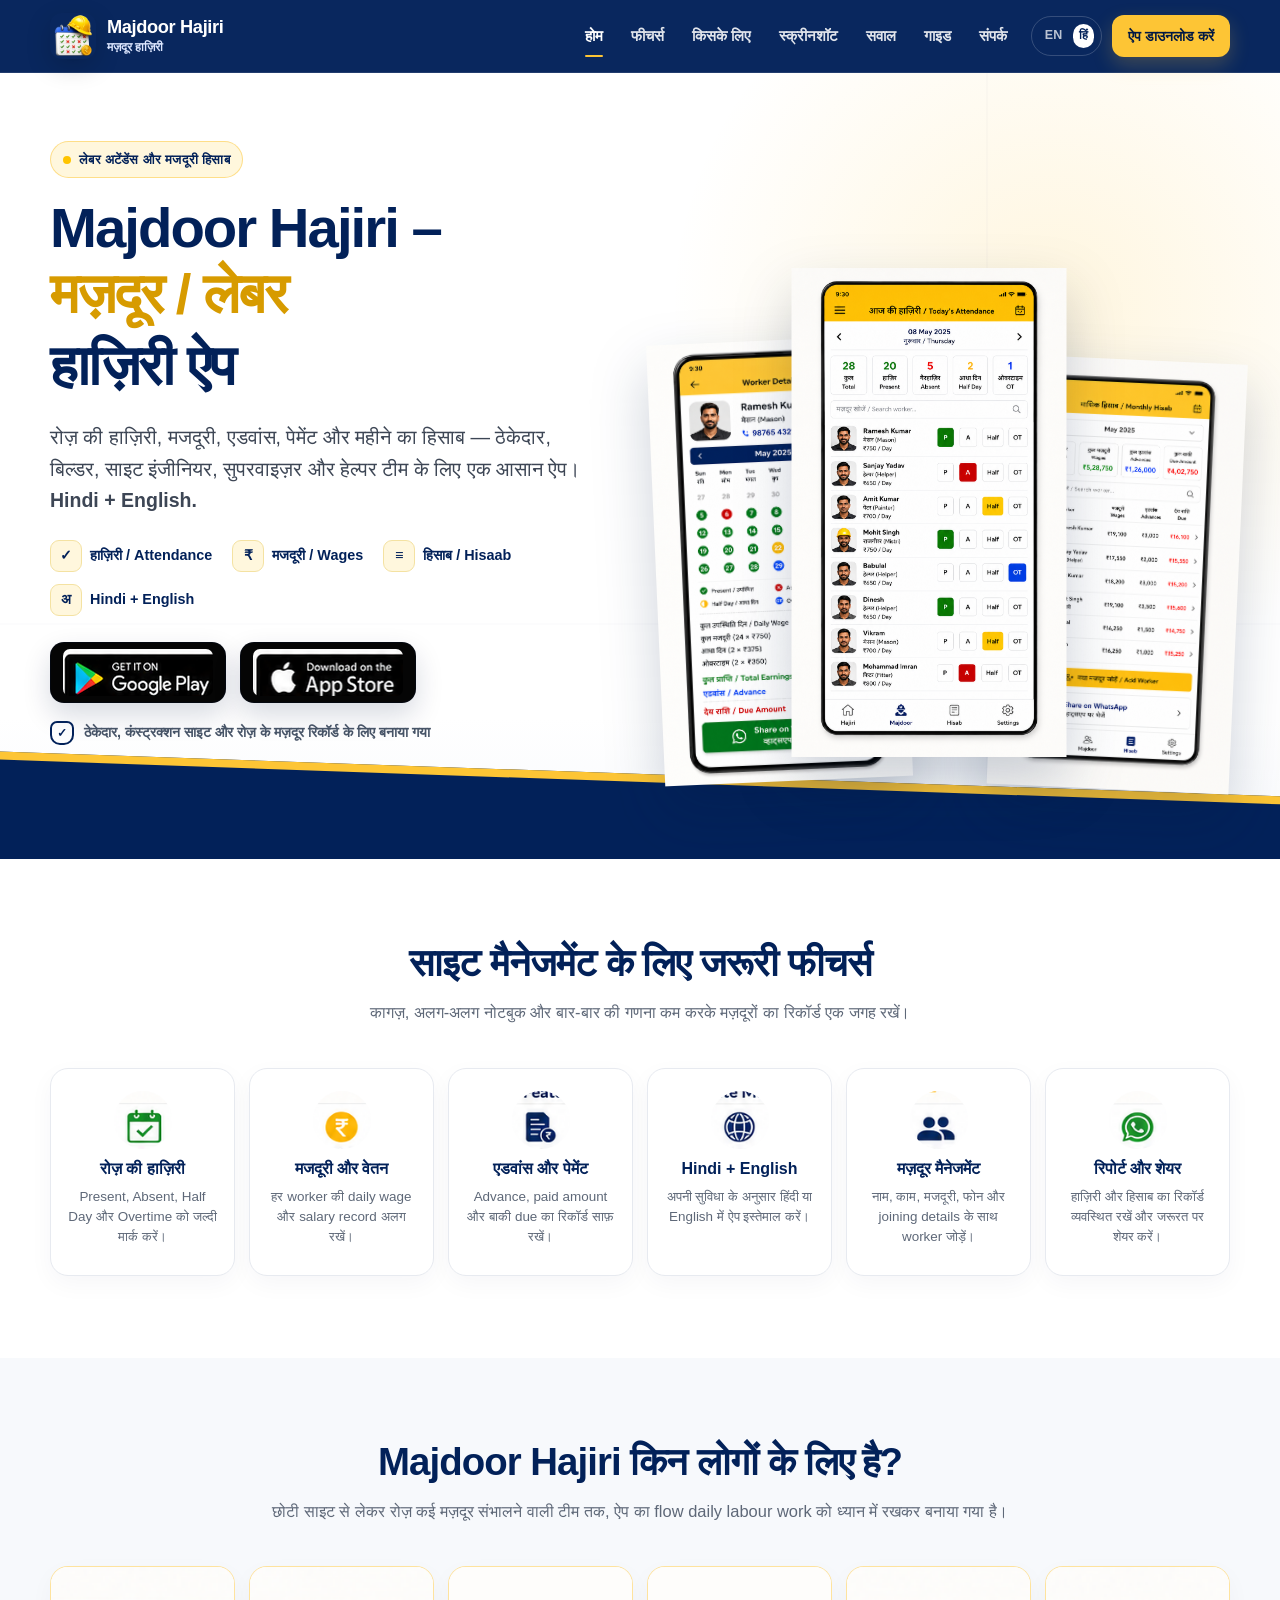
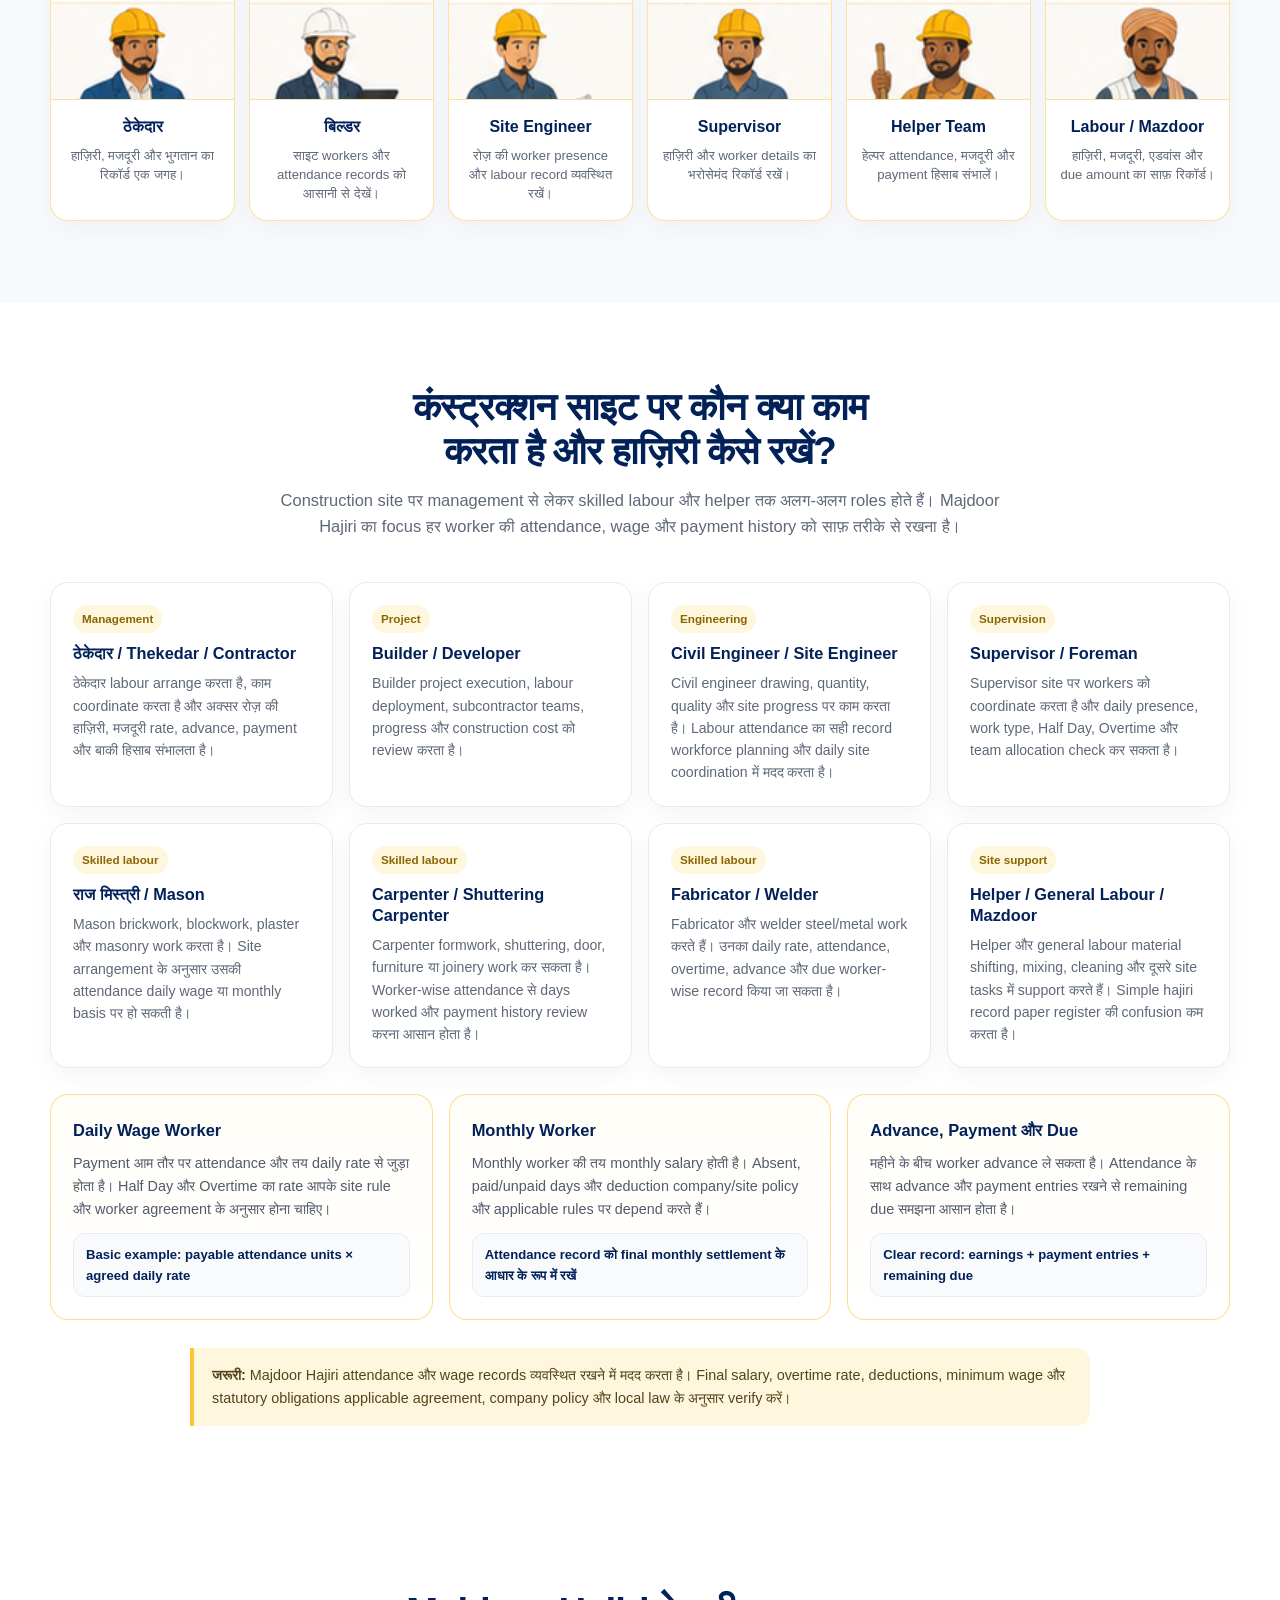
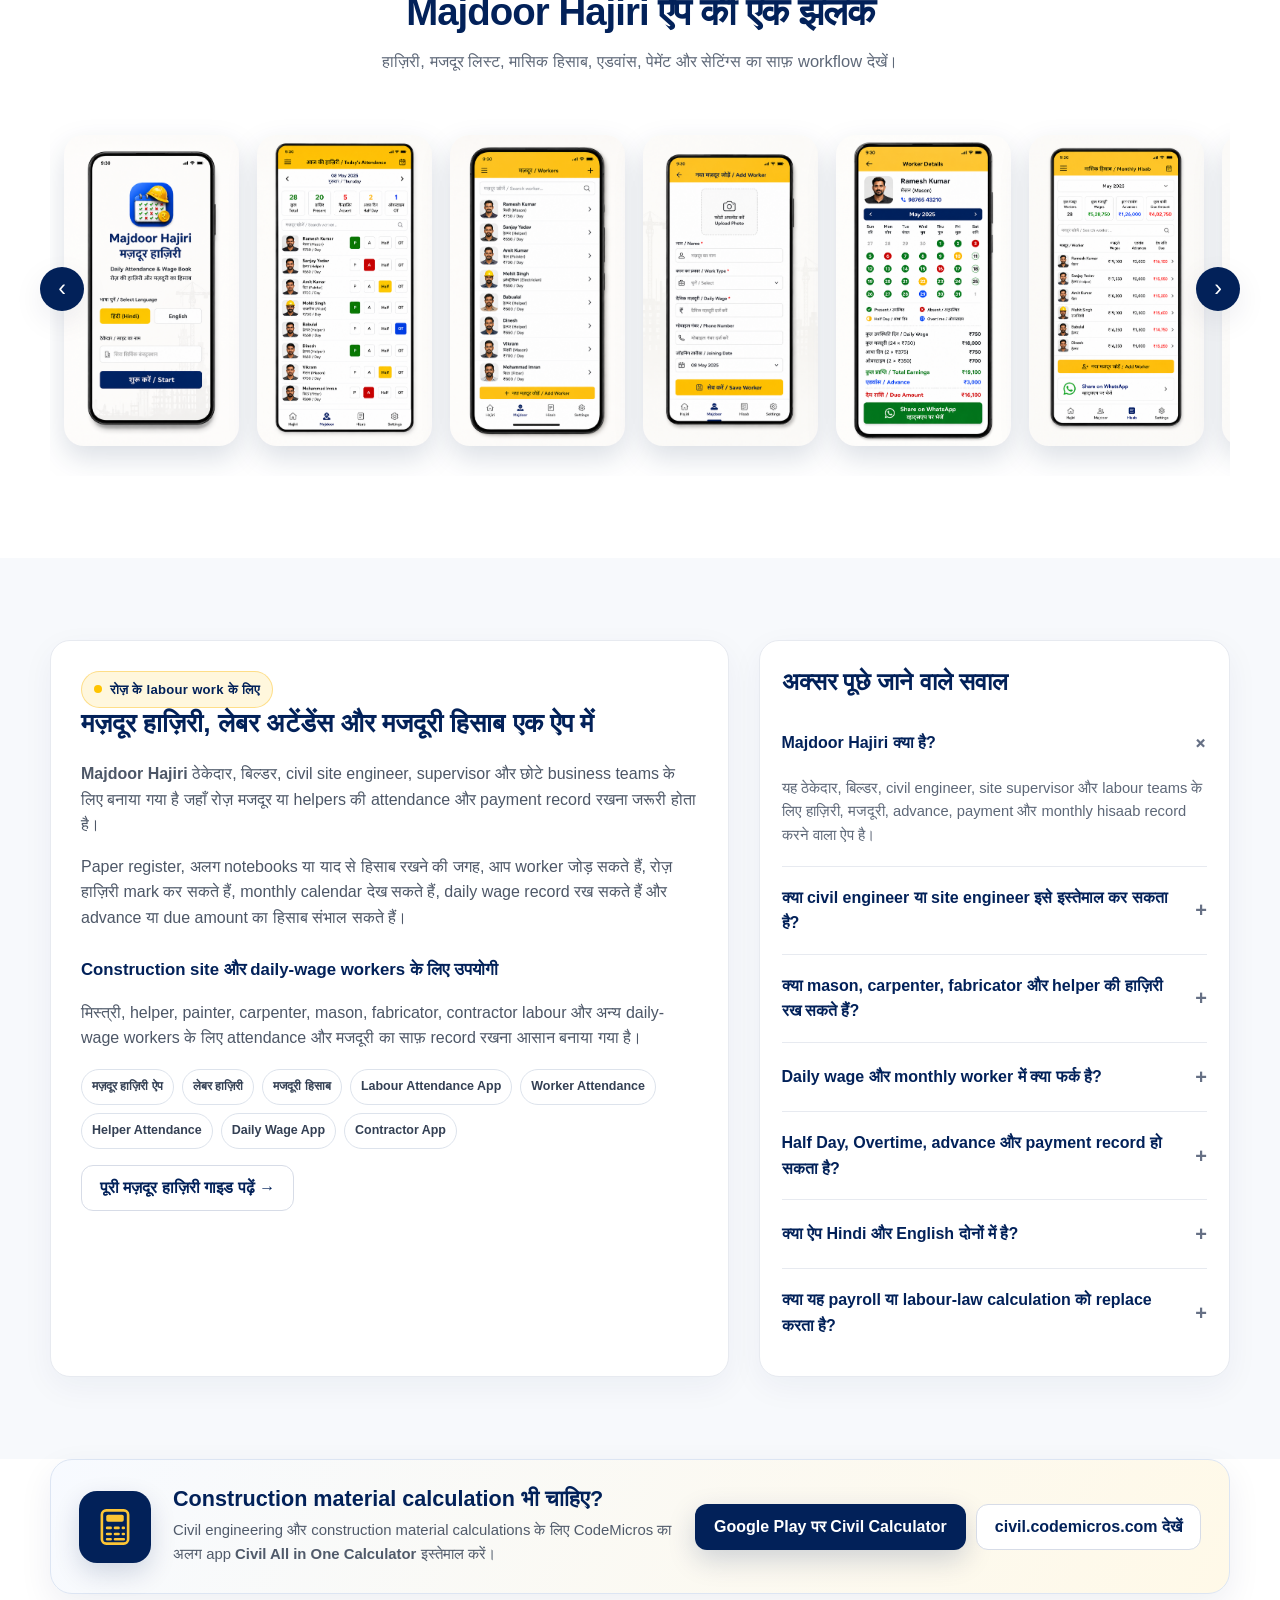
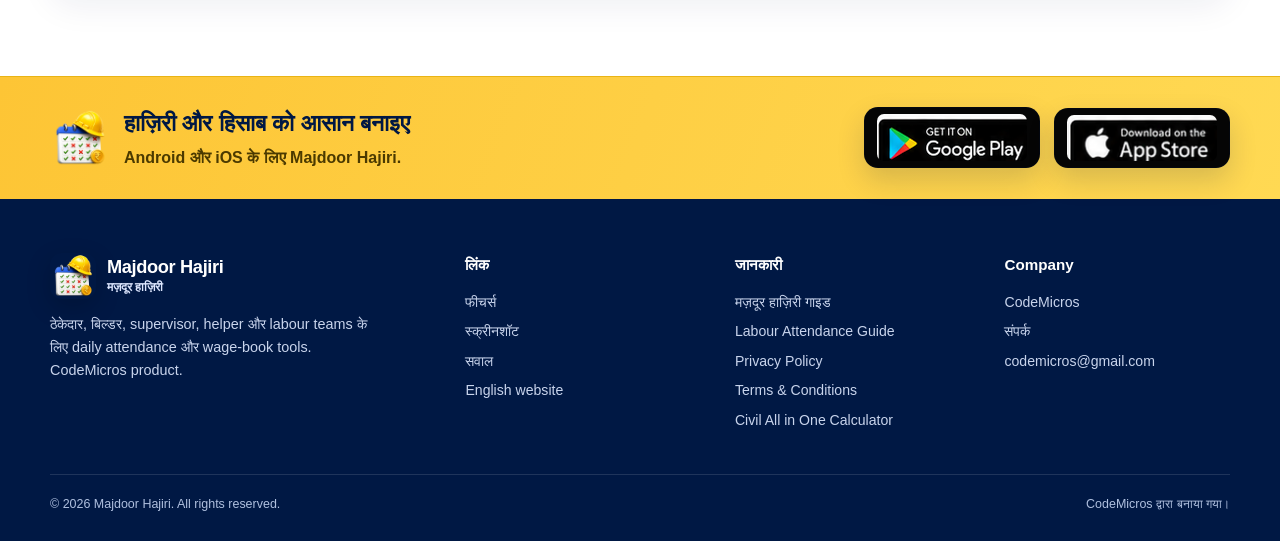
==== hi.html @ 00d41ec4 "Project setup" ====
<!DOCTYPE html>

<html lang="hi-IN">
<head>
<meta charset="utf-8"/>
<meta content="width=device-width, initial-scale=1" name="viewport"/>
<title>मज़दूर हाज़िरी ऐप – कंस्ट्रक्शन लेबर अटेंडेंस, मजदूरी और हिसाब | Majdoor Hajiri</title>
<meta content="Majdoor Hajiri ठेकेदार, बिल्डर, सिविल इंजीनियर और साइट सुपरवाइज़र के लिए मजदूर हाज़िरी, daily wage, monthly worker salary, advance, payment और हिसाब रखने वाला Hindi + English ऐप है।" name="description"/>
<meta content="मज़दूर हाज़िरी, मजदूर हाजिरी ऐप, लेबर अटेंडेंस, कंस्ट्रक्शन लेबर, सिविल इंजीनियर ऐप, साइट इंजीनियर, ठेकेदार ऐप, राज मिस्त्री हाज़िरी, कारपेंटर हाज़िरी, फैब्रिकेटर, हेल्पर अटेंडेंस, daily wage worker, monthly worker salary, mazdoor hajiri, labour attendance app, construction site attendance" name="keywords"/>
<meta content="index, follow, max-image-preview:large, max-snippet:-1" name="robots"/>
<meta content="#022159" name="theme-color"/>
<link href="https://majdoorhajiri.codemicros.com/hi.html" rel="canonical"/>
<link href="https://majdoorhajiri.codemicros.com/" hreflang="en-IN" rel="alternate"/>
<link href="https://majdoorhajiri.codemicros.com/hi.html" hreflang="hi-IN" rel="alternate"/>
<link href="https://majdoorhajiri.codemicros.com/" hreflang="x-default" rel="alternate"/>
<link href="assets/img/favicon-32.png" rel="icon" sizes="32x32" type="image/png"/>
<link href="assets/img/apple-touch-icon.png" rel="apple-touch-icon"/>
<link href="manifest.webmanifest" rel="manifest"/>
<meta content="website" property="og:type"/>
<meta content="Majdoor Hajiri" property="og:site_name"/>
<meta content="मज़दूर हाज़िरी – लेबर अटेंडेंस और मजदूरी हिसाब ऐप" property="og:title"/>
<meta content="रोज़ की हाज़िरी, मजदूरी, एडवांस, पेमेंट और मासिक हिसाब एक सरल ऐप में।" property="og:description"/>
<meta content="https://majdoorhajiri.codemicros.com/assets/img/og-image.jpg" property="og:image"/>
<link href="assets/css/styles.css" rel="stylesheet"/>
<script type="application/ld+json">
  {
    "@context":"https://schema.org",
    "@graph":[
      {"@type":"WebSite","name":"Majdoor Hajiri","alternateName":["Mazdoor Hajiri","मज़दूर हाज़िरी"],"url":"https://majdoorhajiri.codemicros.com/","inLanguage":["hi-IN","en-IN"]},
      {"@type":"SoftwareApplication","name":"Majdoor Hajiri","alternateName":["Mazdoor Hajiri","मज़दूर हाज़िरी","लेबर हाज़िरी"],"applicationCategory":"BusinessApplication","operatingSystem":"Android, iOS","inLanguage":["hi-IN","en-IN"],"description":"ठेकेदार, बिल्डर, civil engineer और construction site teams के लिए मज़दूर हाज़िरी, daily wage, advance, payment और monthly hisaab app.","image":"https://majdoorhajiri.codemicros.com/assets/img/app-icon.png","publisher":{"@type":"Organization","name":"CodeMicros","url":"https://codemicros.com/"},"url":"https://majdoorhajiri.codemicros.com/hi.html"},
      {"@type":"FAQPage","mainEntity":[
        {"@type":"Question","name":"Majdoor Hajiri क्या है?","acceptedAnswer":{"@type":"Answer","text":"यह ठेकेदार, बिल्डर, civil engineer, site supervisor और labour teams के लिए हाज़िरी, मजदूरी, advance, payment और monthly hisaab record करने वाला app है।"}},
        {"@type":"Question","name":"क्या civil engineer या site engineer Majdoor Hajiri इस्तेमाल कर सकता है?","acceptedAnswer":{"@type":"Answer","text":"हाँ। Site engineer worker attendance, work type, wage, advance, payment और monthly record को एक जगह व्यवस्थित रख सकता है।"}},
        {"@type":"Question","name":"क्या mason, carpenter, fabricator और helper की हाज़िरी रख सकते हैं?","acceptedAnswer":{"@type":"Answer","text":"हाँ। अलग-अलग worker roles जैसे राज मिस्त्री, carpenter, fabricator, painter, electrician, helper और general labour का record रखा जा सकता है।"}},
        {"@type":"Question","name":"Daily wage और monthly worker में क्या फर्क है?","acceptedAnswer":{"@type":"Answer","text":"Daily wage worker की मजदूरी आम तौर पर attendance और तय daily rate पर आधारित होती है, जबकि monthly worker का payment तय monthly salary और site/company attendance policy के अनुसार होता है।"}}
      ]}
    ]
  }</script>
</head>
<body>
<a class="skip-link" href="#main">मुख्य सामग्री पर जाएँ</a>
<header class="site-header">
<div class="container nav-shell">
<a aria-label="Majdoor Hajiri होम" class="brand" href="hi.html"><img alt="Majdoor Hajiri ऐप आइकन" height="46" src="assets/img/app-icon.png" width="46"/><span class="brand-copy"><span class="brand-title">Majdoor Hajiri</span><span class="brand-hi">मज़दूर हाज़िरी</span></span></a>
<nav aria-label="मुख्य नेविगेशन" class="primary-nav"><a class="active" href="#home">होम</a><a href="#features">फीचर्स</a><a href="#use-cases">किसके लिए</a><a href="#screenshots">स्क्रीनशॉट</a><a href="#faq">सवाल</a><a href="mazdoor-hajiri-app.html">गाइड</a><a href="contact.html">संपर्क</a></nav>
<div class="nav-actions"><span class="lang-switch"><a href="index.html">EN</a><a class="current" href="hi.html">हिं</a></span><a class="btn btn-primary btn-small" href="#download">ऐप डाउनलोड करें</a><button aria-expanded="false" aria-label="मेन्यू खोलें" class="mobile-toggle" type="button"><span></span><span></span><span></span></button></div>
</div>
</header>
<main id="main">
<section class="hero" id="home">
<div class="container hero-grid">
<div class="hero-copy">
<span class="eyebrow"><span class="eyebrow-dot"></span>लेबर अटेंडेंस और मजदूरी हिसाब</span>
<h1><span class="hero-title-line">Majdoor Hajiri –</span><span class="hero-title-line accent devanagari-title">मज़दूर / लेबर</span><span class="hero-title-line devanagari-title">हाज़िरी ऐप</span></h1>
<p class="hero-lead">रोज़ की हाज़िरी, मजदूरी, एडवांस, पेमेंट और महीने का हिसाब — ठेकेदार, बिल्डर, साइट इंजीनियर, सुपरवाइज़र और हेल्पर टीम के लिए एक आसान ऐप। <strong>Hindi + English.</strong></p>
<div class="hero-inline-features"><span class="hero-inline-feature"><span class="mini-icon">✓</span>हाज़िरी / Attendance</span><span class="hero-inline-feature"><span class="mini-icon">₹</span>मजदूरी / Wages</span><span class="hero-inline-feature"><span class="mini-icon">≡</span>हिसाब / Hisaab</span><span class="hero-inline-feature"><span class="mini-icon">अ</span>Hindi + English</span></div>
<div class="store-buttons" id="download"><a aria-label="Google Play पर Majdoor Hajiri" class="store-link" data-store="play" href="#download"><img alt="Google Play" src="assets/img/store/google-play.png"/></a><a aria-label="App Store पर Majdoor Hajiri" class="store-link" data-store="app" href="#download"><img alt="App Store" src="assets/img/store/app-store.png"/></a></div>
<div class="hero-trust"><span class="shield-mark">✓</span><span>ठेकेदार, कंस्ट्रक्शन साइट और रोज़ के मज़दूर रिकॉर्ड के लिए बनाया गया</span></div>
</div>
<div aria-label="Majdoor Hajiri ऐप स्क्रीन" class="hero-visual"><div class="phone-stage"><div class="phone-shot left"><img alt="मज़दूर की महीने की हाज़िरी और विवरण" src="assets/img/screenshots/worker-details.png"/></div><div class="phone-shot center"><img alt="आज की मज़दूर हाज़िरी स्क्रीन" src="assets/img/screenshots/attendance.png"/></div><div class="phone-shot right"><img alt="मासिक मजदूरी और बकाया हिसाब" src="assets/img/screenshots/monthly-hisab.png"/></div></div></div>
</div>
</section>
<section class="section" id="features">
<div class="container"><h2 class="section-title">साइट मैनेजमेंट के लिए जरूरी फीचर्स</h2><p class="section-subtitle">कागज़, अलग-अलग नोटबुक और बार-बार की गणना कम करके मज़दूरों का रिकॉर्ड एक जगह रखें।</p>
<div class="feature-grid">
<article class="feature-card"><img alt="हाज़िरी आइकन" src="assets/img/icons/attendance.png"/><h3>रोज़ की हाज़िरी</h3><p>Present, Absent, Half Day और Overtime को जल्दी मार्क करें।</p></article>
<article class="feature-card"><img alt="मजदूरी आइकन" src="assets/img/icons/wages.png"/><h3>मजदूरी और वेतन</h3><p>हर worker की daily wage और salary record अलग रखें।</p></article>
<article class="feature-card"><img alt="एडवांस आइकन" src="assets/img/icons/advance.png"/><h3>एडवांस और पेमेंट</h3><p>Advance, paid amount और बाकी due का रिकॉर्ड साफ़ रखें।</p></article>
<article class="feature-card"><img alt="भाषा आइकन" src="assets/img/icons/language.png"/><h3>Hindi + English</h3><p>अपनी सुविधा के अनुसार हिंदी या English में ऐप इस्तेमाल करें।</p></article>
<article class="feature-card"><img alt="मज़दूर मैनेजमेंट आइकन" src="assets/img/icons/workers.png"/><h3>मज़दूर मैनेजमेंट</h3><p>नाम, काम, मजदूरी, फोन और joining details के साथ worker जोड़ें।</p></article>
<article class="feature-card"><img alt="रिपोर्ट शेयर आइकन" src="assets/img/icons/share.png"/><h3>रिपोर्ट और शेयर</h3><p>हाज़िरी और हिसाब का रिकॉर्ड व्यवस्थित रखें और जरूरत पर शेयर करें।</p></article>
</div>
</div>
</section>
<section class="section section-soft" id="use-cases">
<div class="container"><h2 class="section-title">Majdoor Hajiri किन लोगों के लिए है?</h2><p class="section-subtitle">छोटी साइट से लेकर रोज़ कई मज़दूर संभालने वाली टीम तक, ऐप का flow daily labour work को ध्यान में रखकर बनाया गया है।</p>
<div class="audience-grid">
<article class="audience-card"><div class="portrait"><img alt="ठेकेदार" src="assets/img/design/contractor.png"/></div><div class="audience-copy"><h3>ठेकेदार</h3><p>हाज़िरी, मजदूरी और भुगतान का रिकॉर्ड एक जगह।</p></div></article>
<article class="audience-card"><div class="portrait"><img alt="बिल्डर" src="assets/img/design/builder.png"/></div><div class="audience-copy"><h3>बिल्डर</h3><p>साइट workers और attendance records को आसानी से देखें।</p></div></article>
<article class="audience-card"><div class="portrait"><img alt="साइट इंजीनियर" src="assets/img/design/site-engineer.png"/></div><div class="audience-copy"><h3>Site Engineer</h3><p>रोज़ की worker presence और labour record व्यवस्थित रखें।</p></div></article>
<article class="audience-card"><div class="portrait"><img alt="सुपरवाइज़र" src="assets/img/design/supervisor.png"/></div><div class="audience-copy"><h3>Supervisor</h3><p>हाज़िरी और worker details का भरोसेमंद रिकॉर्ड रखें।</p></div></article>
<article class="audience-card"><div class="portrait"><img alt="हेल्पर" src="assets/img/design/helper.png"/></div><div class="audience-copy"><h3>Helper Team</h3><p>हेल्पर attendance, मजदूरी और payment हिसाब संभालें।</p></div></article>
<article class="audience-card"><div class="portrait"><img alt="मज़दूर" src="assets/img/design/labour.png"/></div><div class="audience-copy"><h3>Labour / Mazdoor</h3><p>हाज़िरी, मजदूरी, एडवांस और due amount का साफ़ रिकॉर्ड।</p></div></article>
</div>
</div>
</section>
<section class="section" id="construction-guide"><div class="container">
<h2 class="section-title">कंस्ट्रक्शन साइट पर कौन क्या काम करता है और हाज़िरी कैसे रखें?</h2>
<p class="section-subtitle">Construction site पर management से लेकर skilled labour और helper तक अलग-अलग roles होते हैं। Majdoor Hajiri का focus हर worker की attendance, wage और payment history को साफ़ तरीके से रखना है।</p>
<div class="role-detail-grid">
<article class="role-detail-card"><span class="role-kicker">Management</span><h3>ठेकेदार / Thekedar / Contractor</h3><p>ठेकेदार labour arrange करता है, काम coordinate करता है और अक्सर रोज़ की हाज़िरी, मजदूरी rate, advance, payment और बाकी हिसाब संभालता है।</p></article>
<article class="role-detail-card"><span class="role-kicker">Project</span><h3>Builder / Developer</h3><p>Builder project execution, labour deployment, subcontractor teams, progress और construction cost को review करता है।</p></article>
<article class="role-detail-card"><span class="role-kicker">Engineering</span><h3>Civil Engineer / Site Engineer</h3><p>Civil engineer drawing, quantity, quality और site progress पर काम करता है। Labour attendance का सही record workforce planning और daily site coordination में मदद करता है।</p></article>
<article class="role-detail-card"><span class="role-kicker">Supervision</span><h3>Supervisor / Foreman</h3><p>Supervisor site पर workers को coordinate करता है और daily presence, work type, Half Day, Overtime और team allocation check कर सकता है।</p></article>
<article class="role-detail-card"><span class="role-kicker">Skilled labour</span><h3>राज मिस्त्री / Mason</h3><p>Mason brickwork, blockwork, plaster और masonry work करता है। Site arrangement के अनुसार उसकी attendance daily wage या monthly basis पर हो सकती है।</p></article>
<article class="role-detail-card"><span class="role-kicker">Skilled labour</span><h3>Carpenter / Shuttering Carpenter</h3><p>Carpenter formwork, shuttering, door, furniture या joinery work कर सकता है। Worker-wise attendance से days worked और payment history review करना आसान होता है।</p></article>
<article class="role-detail-card"><span class="role-kicker">Skilled labour</span><h3>Fabricator / Welder</h3><p>Fabricator और welder steel/metal work करते हैं। उनका daily rate, attendance, overtime, advance और due worker-wise record किया जा सकता है।</p></article>
<article class="role-detail-card"><span class="role-kicker">Site support</span><h3>Helper / General Labour / Mazdoor</h3><p>Helper और general labour material shifting, mixing, cleaning और दूसरे site tasks में support करते हैं। Simple hajiri record paper register की confusion कम करता है।</p></article>
</div>
<div class="wage-methods">
<article class="wage-card"><h3>Daily Wage Worker</h3><p>Payment आम तौर पर attendance और तय daily rate से जुड़ा होता है। Half Day और Overtime का rate आपके site rule और worker agreement के अनुसार होना चाहिए।</p><span class="formula">Basic example: payable attendance units × agreed daily rate</span></article>
<article class="wage-card"><h3>Monthly Worker</h3><p>Monthly worker की तय monthly salary होती है। Absent, paid/unpaid days और deduction company/site policy और applicable rules पर depend करते हैं।</p><span class="formula">Attendance record को final monthly settlement के आधार के रूप में रखें</span></article>
<article class="wage-card"><h3>Advance, Payment और Due</h3><p>महीने के बीच worker advance ले सकता है। Attendance के साथ advance और payment entries रखने से remaining due समझना आसान होता है।</p><span class="formula">Clear record: earnings + payment entries + remaining due</span></article>
</div>
<p class="construction-note"><strong>जरूरी:</strong> Majdoor Hajiri attendance और wage records व्यवस्थित रखने में मदद करता है। Final salary, overtime rate, deductions, minimum wage और statutory obligations applicable agreement, company policy और local law के अनुसार verify करें।</p>
</div></section><section class="section" id="screenshots">
<div class="container"><h2 class="section-title">Majdoor Hajiri ऐप की एक झलक</h2><p class="section-subtitle">हाज़िरी, मजदूर लिस्ट, मासिक हिसाब, एडवांस, पेमेंट और सेटिंग्स का साफ़ workflow देखें।</p>
<div class="screenshot-wrap"><button aria-label="पिछले स्क्रीनशॉट" class="carousel-btn prev" type="button">‹</button><div class="screenshot-track" tabindex="0">
<figure class="screenshot-item"><img alt="Majdoor Hajiri स्वागत स्क्रीन" loading="lazy" src="assets/img/screenshots/welcome.png"/></figure><figure class="screenshot-item"><img alt="मज़दूर हाज़िरी स्क्रीन" loading="lazy" src="assets/img/screenshots/attendance.png"/></figure><figure class="screenshot-item"><img alt="मज़दूर सूची" loading="lazy" src="assets/img/screenshots/workers.png"/></figure><figure class="screenshot-item"><img alt="मज़दूर जोड़ने का फॉर्म" loading="lazy" src="assets/img/screenshots/add-worker.png"/></figure><figure class="screenshot-item"><img alt="मज़दूर का पूरा रिकॉर्ड" loading="lazy" src="assets/img/screenshots/worker-details.png"/></figure><figure class="screenshot-item"><img alt="मासिक हिसाब" loading="lazy" src="assets/img/screenshots/monthly-hisab.png"/></figure><figure class="screenshot-item"><img alt="एडवांस और पेमेंट" loading="lazy" src="assets/img/screenshots/advance-payment.png"/></figure><figure class="screenshot-item"><img alt="सेटिंग्स" loading="lazy" src="assets/img/screenshots/settings.png"/></figure>
</div><button aria-label="अगले स्क्रीनशॉट" class="carousel-btn next" type="button">›</button></div>
</div>
</section>
<section class="section section-soft" id="seo-content">
<div class="container content-split">
<article class="seo-card"><span class="eyebrow"><span class="eyebrow-dot"></span>रोज़ के labour work के लिए</span><h2>मज़दूर हाज़िरी, लेबर अटेंडेंस और मजदूरी हिसाब एक ऐप में</h2><p><strong>Majdoor Hajiri</strong> ठेकेदार, बिल्डर, civil site engineer, supervisor और छोटे business teams के लिए बनाया गया है जहाँ रोज़ मजदूर या helpers की attendance और payment record रखना जरूरी होता है।</p><p>Paper register, अलग notebooks या याद से हिसाब रखने की जगह, आप worker जोड़ सकते हैं, रोज़ हाज़िरी mark कर सकते हैं, monthly calendar देख सकते हैं, daily wage record रख सकते हैं और advance या due amount का हिसाब संभाल सकते हैं।</p><h3>Construction site और daily-wage workers के लिए उपयोगी</h3><p>मिस्त्री, helper, painter, carpenter, mason, fabricator, contractor labour और अन्य daily-wage workers के लिए attendance और मजदूरी का साफ़ record रखना आसान बनाया गया है।</p><div class="keyword-chips"><span class="keyword-chip">मज़दूर हाज़िरी ऐप</span><span class="keyword-chip">लेबर हाज़िरी</span><span class="keyword-chip">मजदूरी हिसाब</span><span class="keyword-chip">Labour Attendance App</span><span class="keyword-chip">Worker Attendance</span><span class="keyword-chip">Helper Attendance</span><span class="keyword-chip">Daily Wage App</span><span class="keyword-chip">Contractor App</span></div><p><a class="btn btn-outline" href="mazdoor-hajiri-app.html">पूरी मज़दूर हाज़िरी गाइड पढ़ें →</a></p></article>
<aside class="faq-card" id="faq"><h2 class="faq-title">अक्सर पूछे जाने वाले सवाल</h2>
<div class="faq-item open"><button aria-expanded="true" class="faq-question" type="button"><span>Majdoor Hajiri क्या है?</span><span>+</span></button><div class="faq-answer">यह ठेकेदार, बिल्डर, civil engineer, site supervisor और labour teams के लिए हाज़िरी, मजदूरी, advance, payment और monthly hisaab record करने वाला ऐप है।</div></div>
<div class="faq-item"><button aria-expanded="false" class="faq-question" type="button"><span>क्या civil engineer या site engineer इसे इस्तेमाल कर सकता है?</span><span>+</span></button><div class="faq-answer">हाँ। Site engineer worker attendance, work type, wage, advance, payment और monthly record को एक जगह व्यवस्थित रख सकता है।</div></div>
<div class="faq-item"><button aria-expanded="false" class="faq-question" type="button"><span>क्या mason, carpenter, fabricator और helper की हाज़िरी रख सकते हैं?</span><span>+</span></button><div class="faq-answer">हाँ। अलग-अलग worker roles जैसे राज मिस्त्री, carpenter, fabricator, painter, electrician, helper और general labour का record रखा जा सकता है।</div></div>
<div class="faq-item"><button aria-expanded="false" class="faq-question" type="button"><span>Daily wage और monthly worker में क्या फर्क है?</span><span>+</span></button><div class="faq-answer">Daily wage worker की मजदूरी आम तौर पर attendance और तय daily rate पर आधारित होती है। Monthly worker का payment तय monthly salary और site/company attendance policy के अनुसार होता है।</div></div>
<div class="faq-item"><button aria-expanded="false" class="faq-question" type="button"><span>Half Day, Overtime, advance और payment record हो सकता है?</span><span>+</span></button><div class="faq-answer">ऐप Present, Absent, Half Day और Overtime के साथ advance, payment और due amount का record रखने के लिए बनाया गया है।</div></div>
<div class="faq-item"><button aria-expanded="false" class="faq-question" type="button"><span>क्या ऐप Hindi और English दोनों में है?</span><span>+</span></button><div class="faq-answer">हाँ। Majdoor Hajiri को Hindi और English users दोनों को ध्यान में रखकर बनाया गया है।</div></div>
<div class="faq-item"><button aria-expanded="false" class="faq-question" type="button"><span>क्या यह payroll या labour-law calculation को replace करता है?</span><span>+</span></button><div class="faq-answer">नहीं। यह attendance और wage record tool है। Final salary, overtime rate, deductions और statutory rules applicable policy और कानून के अनुसार check करें।</div></div></aside>
</div>
</section>
<section class="civil-promo" id="civil-calculator"><div class="container"><div class="civil-promo-card">
<div aria-hidden="true" class="civil-promo-icon"><svg fill="none" viewbox="0 0 48 48" xmlns="http://www.w3.org/2000/svg"><rect height="38" rx="5" stroke="currentColor" stroke-width="3" width="30" x="9" y="5"></rect><rect fill="currentColor" height="8" rx="2" width="20" x="14" y="10"></rect><path d="M15 25h4M24 25h4M33 25h1M15 32h4M24 32h4M33 32h1M15 38h4M24 38h10" stroke="currentColor" stroke-linecap="round" stroke-width="3"></path></svg></div>
<div class="civil-promo-copy"><h2>Construction material calculation भी चाहिए?</h2><p>Civil engineering और construction material calculations के लिए CodeMicros का अलग app <strong>Civil All in One Calculator</strong> इस्तेमाल करें।</p></div>
<div class="civil-promo-actions"><a class="btn btn-navy" href="https://play.google.com/store/apps/details?id=com.codemicros.civil" rel="noopener noreferrer" target="_blank">Google Play पर Civil Calculator</a><a class="btn btn-outline" href="https://civil.codemicros.com" rel="noopener noreferrer" target="_blank">civil.codemicros.com देखें</a></div>
</div></div></section><section class="download-cta"><div class="container"><div class="cta-brand"><img alt="Majdoor Hajiri" src="assets/img/app-icon.png"/><div><h2>हाज़िरी और हिसाब को आसान बनाइए</h2><p>Android और iOS के लिए Majdoor Hajiri.</p></div></div><div class="store-buttons"><a class="store-link" data-store="play" href="#download"><img alt="Google Play" src="assets/img/store/google-play.png"/></a><a class="store-link" data-store="app" href="#download"><img alt="App Store" src="assets/img/store/app-store.png"/></a></div></div></section>
</main>
<footer class="site-footer"><div class="container"><div class="footer-grid"><div class="footer-brand"><a class="brand" href="hi.html"><img alt="Majdoor Hajiri" src="assets/img/app-icon.png"/><span class="brand-copy"><span class="brand-title">Majdoor Hajiri</span><span class="brand-hi">मज़दूर हाज़िरी</span></span></a><p>ठेकेदार, बिल्डर, supervisor, helper और labour teams के लिए daily attendance और wage-book tools. CodeMicros product.</p></div><div class="footer-col"><h3>लिंक</h3><a href="#features">फीचर्स</a><a href="#screenshots">स्क्रीनशॉट</a><a href="#faq">सवाल</a><a href="index.html">English website</a></div><div class="footer-col"><h3>जानकारी</h3><a href="mazdoor-hajiri-app.html">मज़दूर हाज़िरी गाइड</a><a href="labour-attendance-app.html">Labour Attendance Guide</a><a href="privacy-policy.html">Privacy Policy</a><a href="terms.html">Terms &amp; Conditions</a><a href="https://civil.codemicros.com" rel="noopener noreferrer" target="_blank">Civil All in One Calculator</a></div><div class="footer-col"><h3>Company</h3><a href="https://codemicros.com/">CodeMicros</a><a href="contact.html">संपर्क</a><a data-support-email="" href="mailto:codemicros@gmail.com">codemicros@gmail.com</a></div></div><div class="footer-bottom"><span>© <span data-current-year="">2026</span> Majdoor Hajiri. All rights reserved.</span><span>CodeMicros द्वारा बनाया गया।</span></div></div></footer>
<script src="assets/js/config.js"></script><script src="assets/js/app.js"></script>
</body>
</html>
---- assets/css/styles.css ----
:root {
  --yellow: #FDC535;
  --yellow-strong: #FFC400;
  --yellow-soft: #FFF7DD;
  --navy: #022159;
  --navy-2: #001844;
  --navy-3: #0B3472;
  --ink: #101828;
  --muted: #5E6878;
  --line: #E7EAF0;
  --paper: #FFFFFF;
  --soft: #F7F9FC;
  --green: #129447;
  --green-soft: #EAF8EF;
  --red: #D92D20;
  --blue: #1E5BB8;
  --shadow-sm: 0 10px 30px rgba(1, 25, 68, .08);
  --shadow-lg: 0 28px 70px rgba(1, 25, 68, .18);
  --radius: 20px;
  --radius-sm: 14px;
  --max: 1180px;
}

* { box-sizing: border-box; }
html { scroll-behavior: smooth; }
body {
  margin: 0;
  color: var(--ink);
  background: var(--paper);
  font-family: Inter, "Noto Sans Devanagari", "Segoe UI", Arial, sans-serif;
  line-height: 1.6;
  text-rendering: optimizeLegibility;
  -webkit-font-smoothing: antialiased;
}
img { max-width: 100%; display: block; }
figure { margin: 0; }
a { color: inherit; text-decoration: none; }
button, input, textarea, select { font: inherit; }
button { cursor: pointer; }

.skip-link {
  position: absolute;
  left: -9999px;
  top: 8px;
  z-index: 9999;
  background: #fff;
  color: var(--navy);
  padding: 10px 14px;
  border-radius: 10px;
}
.skip-link:focus { left: 10px; }

.container { width: min(var(--max), calc(100% - 40px)); margin-inline: auto; }
.section { padding: 82px 0; }
.section-sm { padding: 56px 0; }
.section-soft { background: var(--soft); }
.section-title {
  margin: 0 auto 14px;
  max-width: 820px;
  text-align: center;
  color: var(--navy);
  font-size: clamp(1.9rem, 3vw, 2.65rem);
  line-height: 1.15;
  letter-spacing: -.025em;
}
.section-subtitle {
  max-width: 760px;
  margin: 0 auto 42px;
  text-align: center;
  color: var(--muted);
  font-size: 1.03rem;
}
.eyebrow {
  display: inline-flex;
  align-items: center;
  gap: 8px;
  padding: 7px 12px;
  border-radius: 999px;
  background: var(--yellow-soft);
  color: var(--navy);
  border: 1px solid rgba(253,197,53,.5);
  font-weight: 800;
  font-size: .82rem;
  letter-spacing: .02em;
}
.eyebrow-dot { width: 8px; height: 8px; border-radius: 50%; background: var(--yellow-strong); }

/* Header */
.site-header {
  position: sticky;
  top: 0;
  z-index: 1000;
  background: rgba(2,33,89,.97);
  backdrop-filter: blur(14px);
  border-bottom: 1px solid rgba(255,255,255,.1);
}
.nav-shell { min-height: 72px; display: flex; align-items: center; gap: 24px; }
.brand { display: flex; align-items: center; gap: 11px; min-width: 215px; color: #fff; }
.brand img { width: 46px; height: 46px; border-radius: 12px; box-shadow: 0 8px 24px rgba(0,0,0,.18); }
.brand-copy { display: flex; flex-direction: column; line-height: 1.1; }
.brand-title { font-weight: 900; letter-spacing: -.02em; font-size: 1.14rem; }
.brand-hi { margin-top: 4px; font-size: .78rem; color: #DDE7FF; font-weight: 700; }
.primary-nav { margin-left: auto; display: flex; align-items: center; gap: 28px; }
.primary-nav a { color: #fff; font-size: .94rem; font-weight: 700; opacity: .88; position: relative; }
.primary-nav a:hover, .primary-nav a.active { opacity: 1; }
.primary-nav a.active::after, .primary-nav a:hover::after {
  content: "";
  position: absolute;
  height: 2px;
  left: 0;
  right: 0;
  bottom: -9px;
  background: var(--yellow);
  border-radius: 2px;
}
.nav-actions { display: flex; align-items: center; gap: 10px; }
.lang-switch {
  display: inline-flex;
  align-items: center;
  gap: 5px;
  padding: 7px;
  border: 1px solid rgba(255,255,255,.18);
  border-radius: 999px;
  color: #fff;
  font-size: .78rem;
  font-weight: 800;
}
.lang-switch a { padding: 2px 6px; opacity: .72; }
.lang-switch a.current { background: #fff; color: var(--navy); border-radius: 999px; opacity: 1; }
.btn {
  display: inline-flex;
  align-items: center;
  justify-content: center;
  gap: 9px;
  min-height: 46px;
  padding: 0 18px;
  border-radius: 12px;
  font-weight: 850;
  border: 1px solid transparent;
  transition: transform .2s ease, box-shadow .2s ease, background .2s ease;
}
.btn:hover { transform: translateY(-1px); }
.btn-primary { background: var(--yellow); color: var(--navy-2); box-shadow: 0 8px 20px rgba(253,197,53,.22); }
.btn-primary:hover { background: #FFD24F; }
.btn-navy { background: var(--navy); color: #fff; box-shadow: 0 10px 28px rgba(2,33,89,.18); }
.btn-outline { border-color: #D7DCE7; color: var(--navy); background: #fff; }
.btn-small { min-height: 42px; padding-inline: 15px; font-size: .88rem; }
.mobile-toggle { display: none; border: 0; background: transparent; color: #fff; width: 42px; height: 42px; padding: 8px; }
.mobile-toggle span { display: block; height: 2px; background: #fff; margin: 6px 0; border-radius: 4px; }

/* Hero */
.hero {
  position: relative;
  overflow: hidden;
  padding: 68px 0 0;
  background:
    radial-gradient(circle at 82% 30%, rgba(253,197,53,.16), transparent 32%),
    linear-gradient(180deg, #fff 0%, #fff 82%, #f7f9fc 100%);
}
.hero::before {
  content: "";
  position: absolute;
  inset: 0;
  pointer-events: none;
  opacity: .24;
  background-image:
    linear-gradient(90deg, transparent 0 77%, rgba(2,33,89,.08) 77% 77.18%, transparent 77.18%),
    linear-gradient(180deg, transparent 0 70%, rgba(2,33,89,.06) 70% 70.2%, transparent 70.2%);
}
.hero::after {
  content: "";
  position: absolute;
  left: -8%; right: -8%; bottom: -68px;
  height: 145px;
  background: var(--navy);
  transform: rotate(2deg);
  border-top: 8px solid var(--yellow);
  z-index: 0;
}
.hero-grid { position: relative; z-index: 2; display: grid; grid-template-columns: .94fr 1.06fr; gap: 44px; align-items: center; min-height: 620px; padding-bottom: 80px; }
.hero-copy { padding-bottom: 34px; }
.hero h1 {
  color: var(--navy);
  font-size: clamp(2.45rem, 4.4vw, 3.75rem);
  line-height: 1.12;
  letter-spacing: -.035em;
  margin: 18px 0 18px;
  max-width: 720px;
}
.hero h1 .accent { color: #D79B00; }
.hero-title-line { display: block; }
.hero-title-line.devanagari-title { line-height: 1.18; padding-block: .03em .08em; }
.hero h1, .page-hero h1, .section-title { overflow-wrap: anywhere; text-wrap: balance; }
.hero h1 .accent, .hero h1 .devanagari-title { word-break: keep-all; }
.hero-lead { font-size: clamp(1.02rem, 2vw, 1.22rem); color: #3D4655; max-width: 630px; margin: 0 0 24px; }
.hero-inline-features { display: flex; flex-wrap: wrap; gap: 12px 20px; margin: 24px 0; }
.hero-inline-feature { display: flex; align-items: center; gap: 8px; color: var(--navy); font-weight: 800; font-size: .9rem; }
.hero-inline-feature .mini-icon {
  width: 32px; height: 32px; border-radius: 9px; display: grid; place-items: center; background: var(--yellow-soft); color: var(--navy); border: 1px solid #F4E2A2; font-weight: 900;
}
.store-buttons { display: flex; flex-wrap: wrap; align-items: center; gap: 14px; margin: 26px 0 18px; }
.store-link {
  display: inline-flex;
  align-items: center;
  justify-content: center;
  min-width: 176px;
  min-height: 58px;
  padding: 6px 10px;
  border: 1px solid rgba(2,33,89,.14);
  border-radius: 14px;
  background: #050505;
  box-shadow: 0 12px 28px rgba(1,25,68,.16);
  transition: transform .2s ease, box-shadow .2s ease;
  overflow: hidden;
}
.store-link:hover { transform: translateY(-2px); box-shadow: 0 16px 34px rgba(1,25,68,.22); }
.store-link img { width: 150px; height: auto; border-radius: 7px; image-rendering: auto; }
.store-link.is-disabled { opacity: 1; filter: none; cursor: default; }
.store-link.is-disabled:hover { transform: none; box-shadow: 0 12px 28px rgba(1,25,68,.16); }
.hero-trust { display: flex; align-items: center; gap: 10px; color: #475467; font-size: .9rem; font-weight: 700; }
.shield-mark { width: 24px; height: 24px; border: 2px solid var(--navy); border-radius: 7px 7px 10px 10px; display: grid; place-items: center; font-size: .72rem; color: var(--navy); }

.hero-visual { position: relative; min-height: 590px; }
.phone-stage { position: absolute; inset: 0; display: flex; justify-content: center; align-items: end; }
.phone-shot { position: absolute; width: 250px; filter: drop-shadow(0 25px 28px rgba(0, 24, 64, .20)); transform-origin: bottom center; }
.phone-shot img { width: 100%; }
.phone-shot.center { z-index: 3; left: 50%; transform: translateX(-50%) translateY(2px); width: 275px; }
.phone-shot.left { z-index: 2; left: 6%; transform: rotate(-2.5deg) translateY(26px); width: 248px; }
.phone-shot.right { z-index: 1; right: 0; transform: rotate(2.6deg) translateY(34px); width: 242px; }
.hero-badge {
  position: absolute;
  right: 14px;
  top: 15px;
  background: #fff;
  border: 1px solid #EDF0F5;
  border-radius: 14px;
  box-shadow: var(--shadow-sm);
  padding: 10px 14px;
  display: flex; align-items: center; gap: 9px;
  color: var(--navy); font-weight: 850; font-size: .83rem;
  z-index: 4;
}
.hero-badge span:first-child { width: 10px; height: 10px; border-radius: 50%; background: var(--green); }

/* Feature cards */
.feature-grid { display: grid; grid-template-columns: repeat(6, 1fr); gap: 14px; }
.feature-card {
  background: #fff;
  border: 1px solid var(--line);
  border-radius: 18px;
  padding: 22px 16px;
  min-height: 208px;
  text-align: center;
  box-shadow: 0 8px 24px rgba(2,33,89,.04);
  transition: transform .22s ease, box-shadow .22s ease;
}
.feature-card:hover { transform: translateY(-3px); box-shadow: var(--shadow-sm); }
.feature-card img { width: 58px; height: 58px; object-fit: cover; border-radius: 50%; margin: 0 auto 10px; }
.feature-card h3 { margin: 0 0 8px; color: var(--navy); font-size: 1rem; line-height: 1.25; }
.feature-card p { margin: 0; color: var(--muted); font-size: .84rem; line-height: 1.5; }

/* Audience */
.audience-grid { display: grid; grid-template-columns: repeat(6,1fr); gap: 14px; }
.audience-card { border: 1px solid rgba(253,197,53,.48); border-radius: 18px; overflow: hidden; background: #fff; box-shadow: 0 8px 24px rgba(2,33,89,.035); }
.audience-card .portrait { height: 132px; display: grid; place-items: end center; background: linear-gradient(180deg,#fffaf1,#fff); overflow: hidden; }
.audience-card .portrait img { width: 100%; height: 100%; object-fit: cover; object-position: center 25%; }
.audience-copy { padding: 14px 14px 17px; text-align: center; border-top: 1px solid #F2E2AA; }
.audience-copy h3 { margin: 0 0 6px; color: var(--navy); font-size: 1rem; }
.audience-copy p { margin: 0; color: var(--muted); font-size: .82rem; line-height: 1.45; }


/* Construction role and wage education */
.role-detail-grid { display:grid; grid-template-columns:repeat(4,1fr); gap:16px; margin-top:34px; }
.role-detail-card { background:#fff; border:1px solid var(--line); border-radius:18px; padding:22px; box-shadow:0 8px 24px rgba(2,33,89,.045); }
.role-detail-card .role-kicker { display:inline-flex; align-items:center; min-height:28px; padding:4px 9px; border-radius:999px; background:var(--yellow-soft); color:#8B6500; font-size:.73rem; font-weight:850; margin-bottom:10px; }
.role-detail-card h3 { margin:0 0 8px; color:var(--navy); font-size:1.02rem; line-height:1.3; }
.role-detail-card p { margin:0; color:var(--muted); font-size:.88rem; line-height:1.58; }
.wage-methods { display:grid; grid-template-columns:repeat(3,1fr); gap:16px; margin-top:26px; }
.wage-card { border:1px solid rgba(253,197,53,.55); background:linear-gradient(180deg,#fffdf7,#fff); border-radius:18px; padding:22px; }
.wage-card h3 { color:var(--navy); margin:0 0 8px; font-size:1.03rem; }
.wage-card p { color:#515B6B; margin:0; font-size:.9rem; }
.wage-card .formula { display:block; margin-top:12px; padding:10px 12px; border-radius:12px; background:#F8FAFC; border:1px solid #E8ECF2; color:var(--navy); font-size:.82rem; font-weight:800; }
.construction-note { max-width:900px; margin:28px auto 0; padding:16px 18px; border-left:4px solid var(--yellow); border-radius:0 14px 14px 0; background:var(--yellow-soft); color:#51451C; font-size:.9rem; }

/* Related CodeMicros construction product */
.civil-promo { padding:0 0 82px; }
.civil-promo-card { display:grid; grid-template-columns:auto 1fr auto; align-items:center; gap:22px; border:1px solid #DCE5F3; border-radius:22px; background:linear-gradient(120deg,#F7FAFF,#FFF9E8); padding:26px 28px; box-shadow:0 12px 34px rgba(2,33,89,.07); }
.civil-promo-icon { width:72px; height:72px; border-radius:18px; display:grid; place-items:center; background:var(--navy); color:var(--yellow); box-shadow:0 10px 26px rgba(2,33,89,.16); }
.civil-promo-icon svg { width:42px; height:42px; }
.civil-promo-copy h2 { margin:0 0 6px; color:var(--navy); font-size:1.35rem; line-height:1.25; }
.civil-promo-copy p { margin:0; color:#515B6B; font-size:.93rem; }
.civil-promo-actions { display:flex; flex-wrap:wrap; gap:10px; justify-content:flex-end; }
.civil-promo-actions .btn { white-space:nowrap; }

/* Guide page helpers */
.definition-grid { display:grid; grid-template-columns:repeat(2,1fr); gap:16px; margin:22px 0 30px; }
.definition-card { border:1px solid var(--line); border-radius:16px; background:#fff; padding:20px; }
.definition-card h3 { margin:0 0 7px; color:var(--navy); font-size:1.02rem; }
.definition-card p { margin:0; color:#4C5667; font-size:.92rem; }
.example-box { margin:20px 0; padding:18px 20px; border-radius:16px; background:#F8FAFC; border:1px solid #E1E6EF; }
.example-box strong { color:var(--navy); }
.related-product-inline { margin:34px 0; padding:22px; border-radius:18px; border:1px solid rgba(253,197,53,.6); background:linear-gradient(120deg,#FFFDF7,#F7FAFF); }
.related-product-inline h2 { margin-top:0; }

/* Screenshot carousel */
.screenshot-wrap { position: relative; }
.screenshot-track {
  display: grid;
  grid-auto-flow: column;
  grid-auto-columns: 175px;
  gap: 18px;
  overflow-x: auto;
  scroll-snap-type: x mandatory;
  padding: 18px 14px 30px;
  scrollbar-width: none;
}
.screenshot-track::-webkit-scrollbar { display: none; }
.screenshot-item { scroll-snap-align: center; }
.screenshot-item img { width: 100%; border-radius: 20px; filter: drop-shadow(0 12px 14px rgba(1,25,68,.14)); }
.carousel-btn {
  position: absolute;
  top: 48%;
  transform: translateY(-50%);
  z-index: 3;
  width: 44px; height: 44px; border-radius: 50%; border: 0;
  background: var(--navy); color: #fff; box-shadow: var(--shadow-sm); font-size: 1.45rem;
}
.carousel-btn.prev { left: -10px; }
.carousel-btn.next { right: -10px; }

/* Content split */
.content-split { display: grid; grid-template-columns: 1.18fr .82fr; gap: 30px; align-items: stretch; }
.seo-card, .faq-card, .cta-card, .legal-card {
  border: 1px solid var(--line);
  border-radius: var(--radius);
  background: #fff;
  box-shadow: 0 10px 32px rgba(2,33,89,.05);
}
.seo-card { padding: 30px; }
.seo-card h2, .seo-card h3 { color: var(--navy); }
.seo-card h2 { margin-top: 0; font-size: 1.65rem; line-height: 1.2; }
.seo-card h3 { margin: 26px 0 8px; font-size: 1.05rem; }
.seo-card p { color: #4D5767; }
.keyword-chips { display: flex; flex-wrap: wrap; gap: 8px; margin-top: 18px; }
.keyword-chip { padding: 7px 10px; border-radius: 999px; border: 1px solid #DDE3EC; background: #fff; color: #344054; font-weight: 700; font-size: .78rem; }

.faq-card { padding: 16px 22px 20px; }
.faq-title { color: var(--navy); margin: 6px 0 8px; font-size: 1.5rem; }
.faq-item { border-bottom: 1px solid var(--line); }
.faq-item:last-child { border-bottom: 0; }
.faq-question { width: 100%; border: 0; background: transparent; display: flex; align-items: center; justify-content: space-between; gap: 15px; text-align: left; padding: 18px 0; color: var(--navy); font-weight: 820; }
.faq-question span:last-child { font-size: 1.25rem; color: #667085; transition: transform .2s ease; }
.faq-item.open .faq-question span:last-child { transform: rotate(45deg); }
.faq-answer { display: none; padding: 0 0 18px; color: var(--muted); font-size: .92rem; }
.faq-item.open .faq-answer { display: block; }

/* CTA */
.download-cta { background: linear-gradient(110deg,var(--yellow),#FFD953); border-top: 1px solid #E9B415; }
.download-cta .container { display: grid; grid-template-columns: 1fr auto; gap: 30px; align-items: center; padding-top: 28px; padding-bottom: 28px; }
.cta-brand { display: flex; align-items: center; gap: 14px; }
.cta-brand img { width: 60px; height: 60px; border-radius: 14px; }
.cta-brand h2 { margin: 0; color: var(--navy-2); font-size: 1.45rem; }
.cta-brand p { margin: 3px 0 0; color: #4B3A00; font-weight: 650; }
.download-cta .store-buttons { margin: 0; }

/* Footer */
.site-footer { background: var(--navy-2); color: #fff; padding: 54px 0 26px; }
.footer-grid { display: grid; grid-template-columns: 1.4fr repeat(3,.85fr); gap: 44px; }
.footer-brand .brand { margin-bottom: 14px; }
.footer-brand p { max-width: 330px; color: #C8D4EC; font-size: .9rem; }
.footer-col h3 { margin: 0 0 14px; font-size: .95rem; color: #fff; }
.footer-col a { display: block; color: #C8D4EC; margin: 7px 0; font-size: .88rem; }
.footer-col a:hover { color: var(--yellow); }
.footer-bottom { border-top: 1px solid rgba(255,255,255,.12); margin-top: 36px; padding-top: 20px; display: flex; justify-content: space-between; gap: 20px; color: #AFC0DF; font-size: .78rem; }

/* Inner pages */
.page-hero { background: linear-gradient(135deg,var(--navy),var(--navy-3)); color: #fff; padding: 70px 0 64px; position: relative; overflow: hidden; }
.page-hero::after { content:""; position:absolute; right:-120px; top:-150px; width:420px; height:420px; border-radius:50%; background:rgba(253,197,53,.12); }
.page-hero h1 { font-size: clamp(2rem,4vw,3.5rem); line-height:1.08; margin: 14px 0; letter-spacing:-.035em; max-width:850px; }
.page-hero p { max-width:780px; color:#D9E4F8; font-size:1.05rem; }
.breadcrumbs { color:#C7D5ED; font-size:.84rem; }
.breadcrumbs a { color:var(--yellow); }
.article-shell { max-width: 900px; margin: 0 auto; }
.article-shell h2 { color:var(--navy); margin-top: 38px; line-height:1.2; }
.article-shell h3 { color:var(--navy); margin-top: 28px; }
.article-shell p, .article-shell li { color:#465162; }
.article-shell ul { padding-left: 22px; }
.callout { border-left: 5px solid var(--yellow); background:var(--yellow-soft); padding:18px 20px; border-radius:0 14px 14px 0; margin:28px 0; }
.link-card-grid { display:grid; grid-template-columns:repeat(2,1fr); gap:16px; margin-top:30px; }
.link-card { border:1px solid var(--line); border-radius:16px; padding:20px; background:#fff; }
.link-card h3 { margin-top:0; }

.contact-grid { display:grid; grid-template-columns:1fr 1fr; gap:24px; }
.contact-card { border:1px solid var(--line); border-radius:18px; padding:28px; background:#fff; }
.contact-card h2 { margin-top:0; color:var(--navy); }
.contact-actions { display:flex; flex-wrap:wrap; gap:12px; margin-top:18px; }

/* AdSense future-ready placeholders stay hidden until explicitly enabled */
.ad-slot-placeholder { display:none; }

@media (max-width: 1100px) {
  .feature-grid, .audience-grid { grid-template-columns: repeat(3,1fr); }
  .role-detail-grid { grid-template-columns:repeat(2,1fr); }
  .hero-grid { grid-template-columns: 1fr 1fr; gap: 18px; }
  .phone-shot.center { width: 245px; }
  .phone-shot.left { width: 215px; left: 0; }
  .phone-shot.right { width: 212px; right: -3%; }
  .primary-nav { gap: 18px; }
}

@media (max-width: 900px) {
  .primary-nav, .nav-actions .btn-small { display:none; }
  .mobile-toggle { display:block; margin-left:auto; }
  .nav-actions { margin-left: auto; }
  .nav-shell.open { flex-wrap:wrap; padding-bottom:14px; }
  .nav-shell.open .primary-nav { display:flex; order:4; width:100%; flex-direction:column; align-items:flex-start; gap:8px; padding:8px 0 12px; }
  .nav-shell.open .primary-nav a { width:100%; padding:10px 0; }
  .nav-shell.open .primary-nav a::after { display:none; }
  .hero { padding-top: 36px; }
  .hero-grid { grid-template-columns: 1fr; min-height: auto; padding-bottom: 105px; }
  .hero-copy { text-align:center; padding:0; }
  .hero h1, .hero-lead { margin-left:auto; margin-right:auto; }
  .hero-inline-features, .store-buttons, .hero-trust { justify-content:center; }
  .hero-visual { min-height: 520px; max-width: 650px; width:100%; margin:0 auto; }
  .phone-shot.center { width:260px; }
  .phone-shot.left { width:225px; left:6%; }
  .phone-shot.right { width:220px; right:4%; }
  .content-split { grid-template-columns:1fr; }
  .footer-grid { grid-template-columns:1.3fr 1fr 1fr; }
  .footer-grid .footer-col:last-child { grid-column:2 / span 2; }
  .download-cta .container { grid-template-columns:1fr; text-align:center; }
  .cta-brand { justify-content:center; }
  .download-cta .store-buttons { justify-content:center; }
  .contact-grid { grid-template-columns:1fr; }
  .civil-promo-card { grid-template-columns:auto 1fr; }
  .civil-promo-actions { grid-column:1/-1; justify-content:center; }
}

@media (max-width: 640px) {
  .container { width:min(100% - 28px,var(--max)); }
  .section { padding:64px 0; }
  .brand { min-width:0; }
  .brand-copy { display:none; }
  .lang-switch { font-size:.72rem; }
  .hero h1 { font-size:clamp(2.25rem,11vw,2.75rem); line-height:1.13; letter-spacing:-.025em; }
  .hero-visual { min-height:420px; }
  .phone-shot.center { width:210px; }
  .phone-shot.left { width:178px; left:0; transform:rotate(-3deg) translateY(30px); }
  .phone-shot.right { width:175px; right:-2%; transform:rotate(3deg) translateY(36px); }
  .hero-badge { display:none; }
  .feature-grid, .audience-grid { grid-template-columns:repeat(2,1fr); }
  .feature-card { min-height:190px; padding:18px 12px; }
  .audience-card .portrait { height:118px; }
  .screenshot-track { grid-auto-columns:150px; padding-inline:4px; }
  .carousel-btn { display:none; }
  .seo-card { padding:22px; }
  .footer-grid { grid-template-columns:1fr 1fr; gap:30px; }
  .footer-brand { grid-column:1/-1; }
  .footer-grid .footer-col:last-child { grid-column:auto; }
  .footer-bottom { flex-direction:column; }
  .link-card-grid, .definition-grid { grid-template-columns:1fr; }
  .role-detail-grid, .wage-methods { grid-template-columns:1fr; }
  .civil-promo { padding-bottom:64px; }
  .civil-promo-card { grid-template-columns:1fr; text-align:center; padding:22px; }
  .civil-promo-icon { margin-inline:auto; }
  .civil-promo-actions { justify-content:center; }
  .store-link { min-width:164px; min-height:54px; }
  .store-link img { width:144px; }
}

@media (max-width: 420px) {
  .feature-grid, .audience-grid { grid-template-columns:1fr; }
  .phone-shot.center { width:198px; }
  .phone-shot.left { width:155px; left:-6%; }
  .phone-shot.right { width:150px; right:-7%; }
  .hero-visual { min-height:390px; }
}

@media (prefers-reduced-motion: reduce) {
  * { scroll-behavior:auto !important; transition:none !important; animation:none !important; }
}
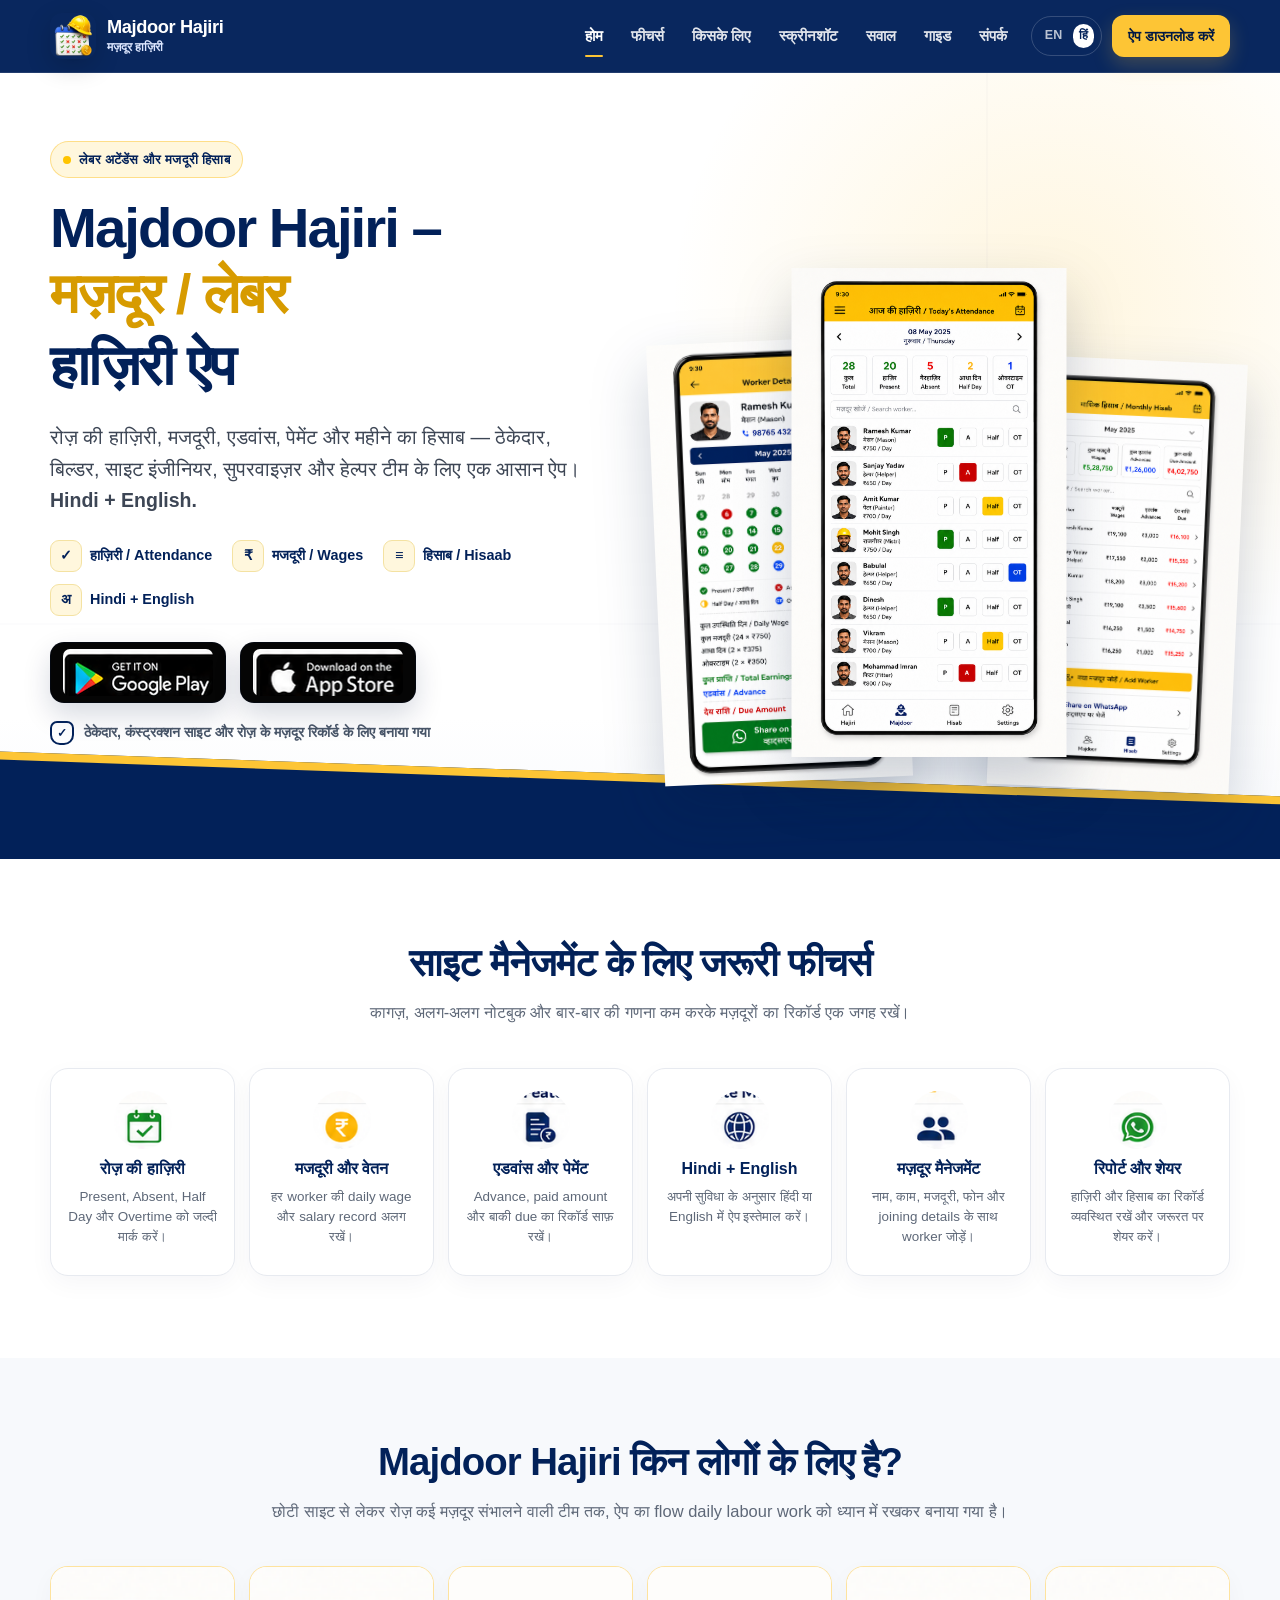
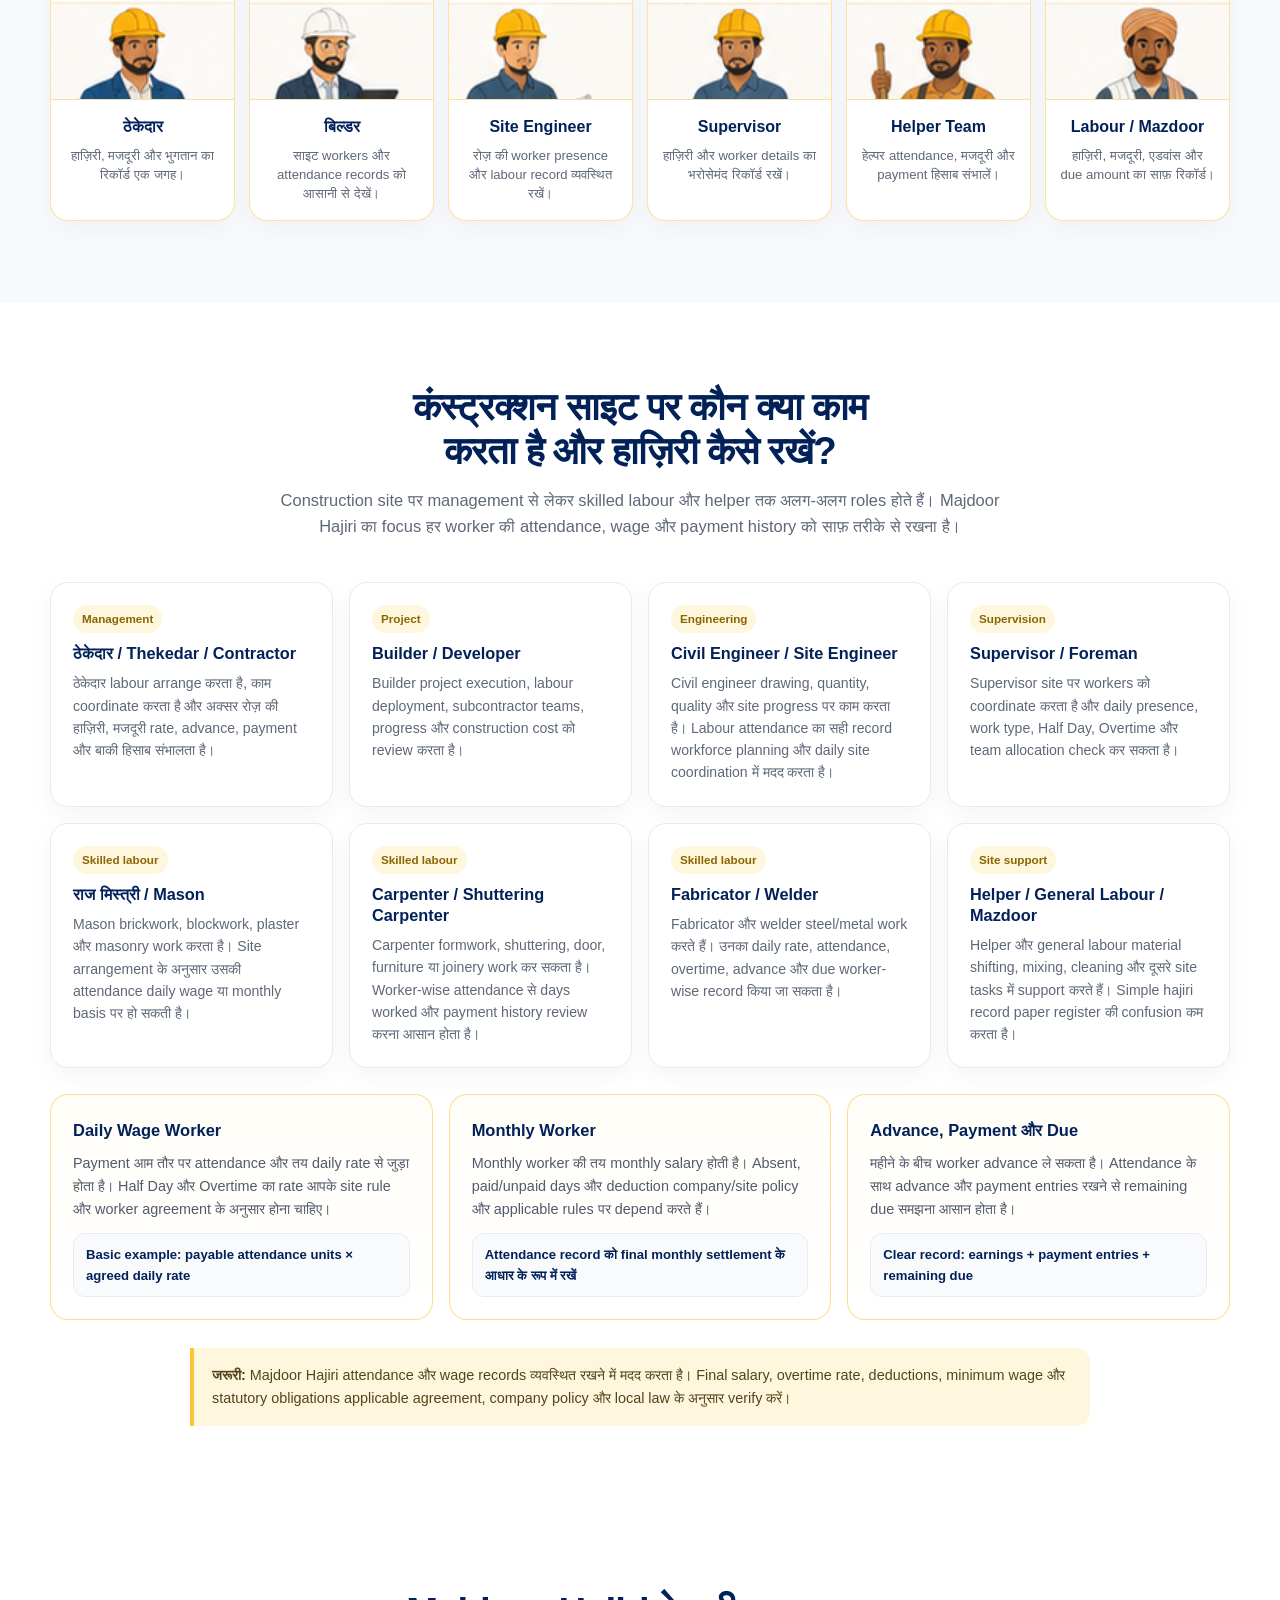
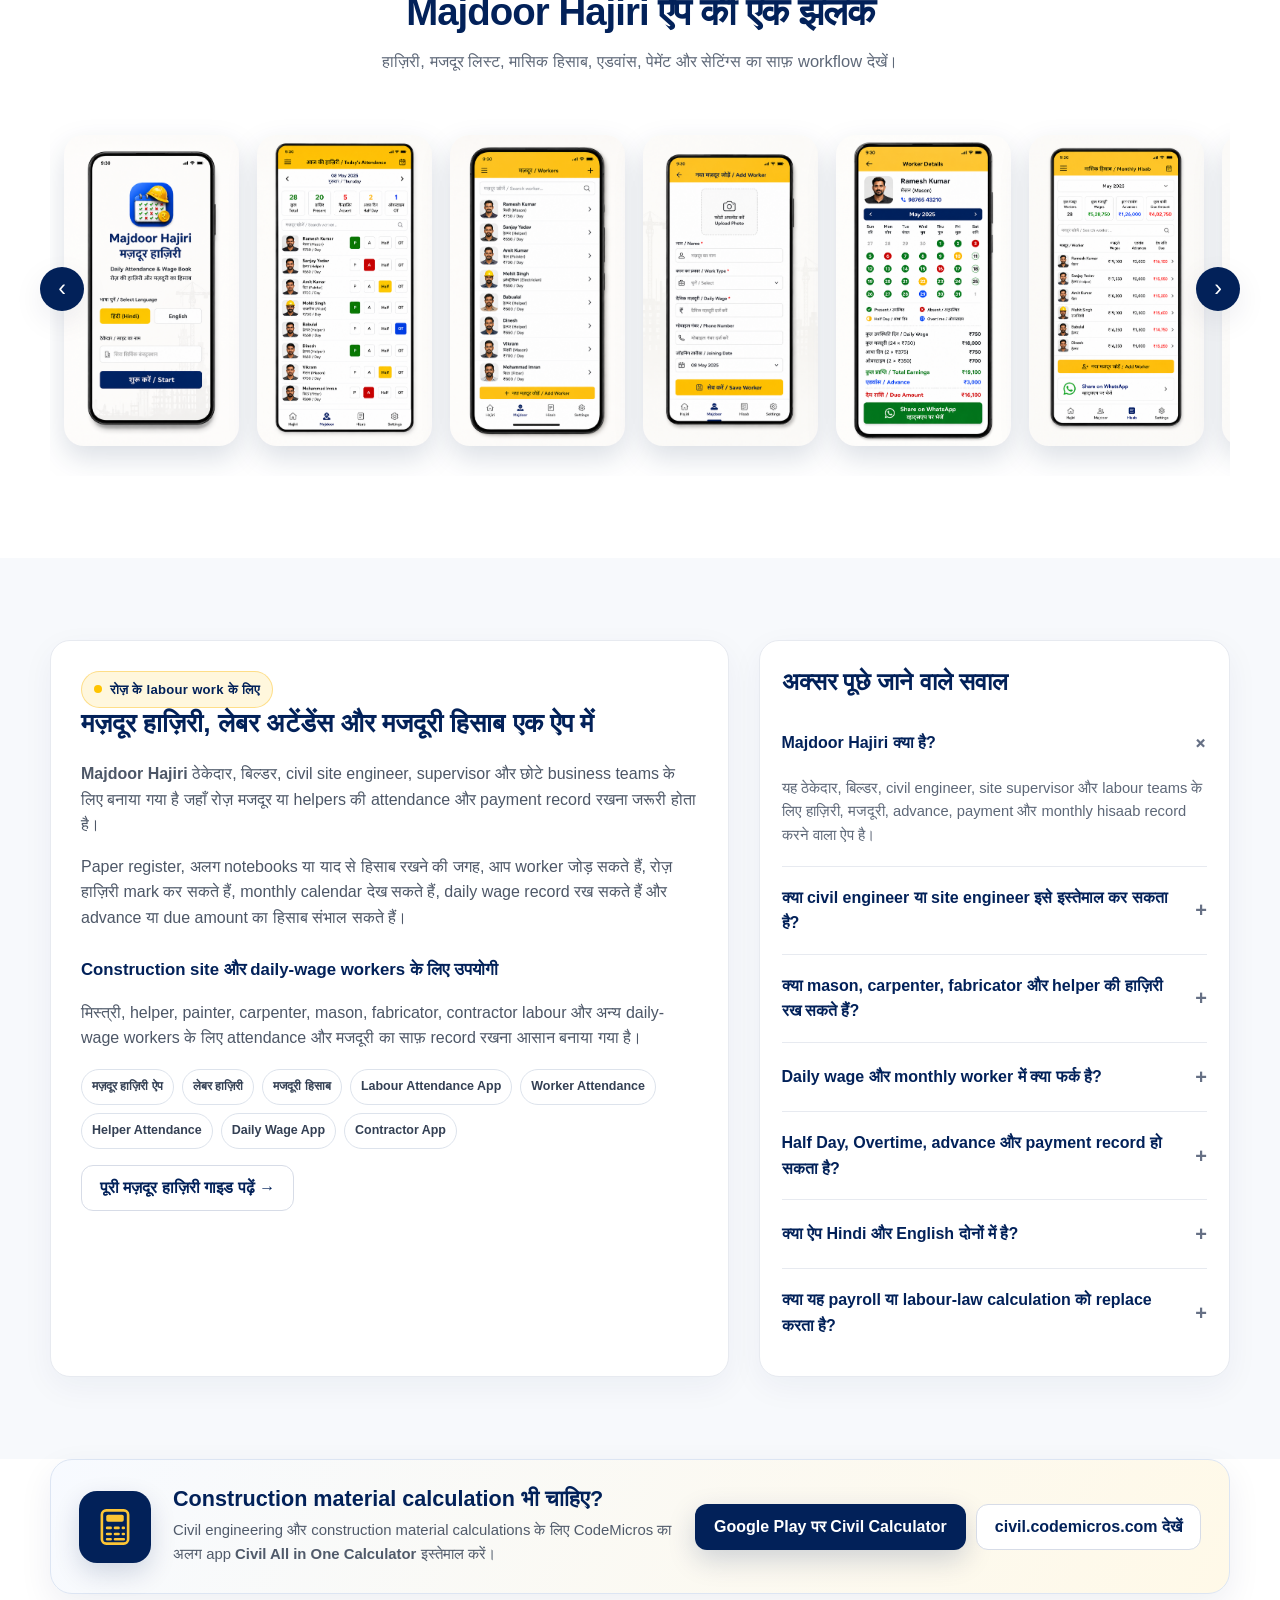
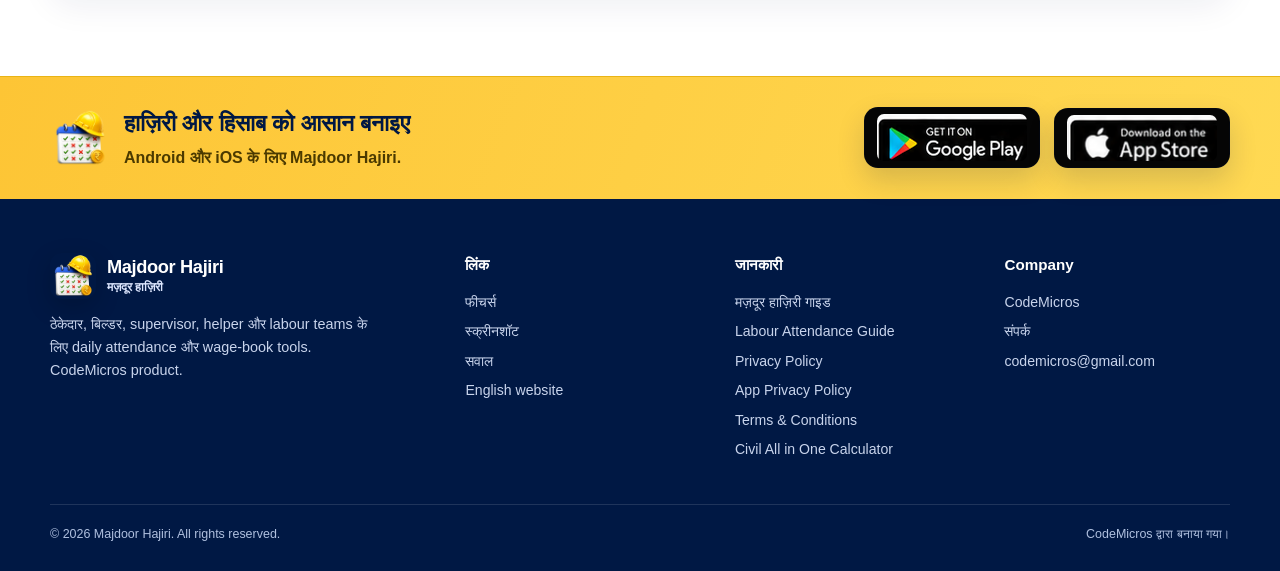
==== commit 2e2d7d38: "app privacy added" ====
--- a/hi.html
+++ b/hi.html
@@ -129,7 +129,7 @@
 <div class="civil-promo-actions"><a class="btn btn-navy" href="https://play.google.com/store/apps/details?id=com.codemicros.civil" rel="noopener noreferrer" target="_blank">Google Play पर Civil Calculator</a><a class="btn btn-outline" href="https://civil.codemicros.com" rel="noopener noreferrer" target="_blank">civil.codemicros.com देखें</a></div>
 </div></div></section><section class="download-cta"><div class="container"><div class="cta-brand"><img alt="Majdoor Hajiri" src="assets/img/app-icon.png"/><div><h2>हाज़िरी और हिसाब को आसान बनाइए</h2><p>Android और iOS के लिए Majdoor Hajiri.</p></div></div><div class="store-buttons"><a class="store-link" data-store="play" href="#download"><img alt="Google Play" src="assets/img/store/google-play.png"/></a><a class="store-link" data-store="app" href="#download"><img alt="App Store" src="assets/img/store/app-store.png"/></a></div></div></section>
 </main>
-<footer class="site-footer"><div class="container"><div class="footer-grid"><div class="footer-brand"><a class="brand" href="hi.html"><img alt="Majdoor Hajiri" src="assets/img/app-icon.png"/><span class="brand-copy"><span class="brand-title">Majdoor Hajiri</span><span class="brand-hi">मज़दूर हाज़िरी</span></span></a><p>ठेकेदार, बिल्डर, supervisor, helper और labour teams के लिए daily attendance और wage-book tools. CodeMicros product.</p></div><div class="footer-col"><h3>लिंक</h3><a href="#features">फीचर्स</a><a href="#screenshots">स्क्रीनशॉट</a><a href="#faq">सवाल</a><a href="index.html">English website</a></div><div class="footer-col"><h3>जानकारी</h3><a href="mazdoor-hajiri-app.html">मज़दूर हाज़िरी गाइड</a><a href="labour-attendance-app.html">Labour Attendance Guide</a><a href="privacy-policy.html">Privacy Policy</a><a href="terms.html">Terms &amp; Conditions</a><a href="https://civil.codemicros.com" rel="noopener noreferrer" target="_blank">Civil All in One Calculator</a></div><div class="footer-col"><h3>Company</h3><a href="https://codemicros.com/">CodeMicros</a><a href="contact.html">संपर्क</a><a data-support-email="" href="mailto:codemicros@gmail.com">codemicros@gmail.com</a></div></div><div class="footer-bottom"><span>© <span data-current-year="">2026</span> Majdoor Hajiri. All rights reserved.</span><span>CodeMicros द्वारा बनाया गया।</span></div></div></footer>
+<footer class="site-footer"><div class="container"><div class="footer-grid"><div class="footer-brand"><a class="brand" href="hi.html"><img alt="Majdoor Hajiri" src="assets/img/app-icon.png"/><span class="brand-copy"><span class="brand-title">Majdoor Hajiri</span><span class="brand-hi">मज़दूर हाज़िरी</span></span></a><p>ठेकेदार, बिल्डर, supervisor, helper और labour teams के लिए daily attendance और wage-book tools. CodeMicros product.</p></div><div class="footer-col"><h3>लिंक</h3><a href="#features">फीचर्स</a><a href="#screenshots">स्क्रीनशॉट</a><a href="#faq">सवाल</a><a href="index.html">English website</a></div><div class="footer-col"><h3>जानकारी</h3><a href="mazdoor-hajiri-app.html">मज़दूर हाज़िरी गाइड</a><a href="labour-attendance-app.html">Labour Attendance Guide</a><a href="privacy-policy.html">Privacy Policy</a><a href="app-privacy-policy.html">App Privacy Policy</a><a href="terms.html">Terms &amp; Conditions</a><a href="https://civil.codemicros.com" rel="noopener noreferrer" target="_blank">Civil All in One Calculator</a></div><div class="footer-col"><h3>Company</h3><a href="https://codemicros.com/">CodeMicros</a><a href="contact.html">संपर्क</a><a data-support-email="" href="mailto:codemicros@gmail.com">codemicros@gmail.com</a></div></div><div class="footer-bottom"><span>© <span data-current-year="">2026</span> Majdoor Hajiri. All rights reserved.</span><span>CodeMicros द्वारा बनाया गया।</span></div></div></footer>
 <script src="assets/js/config.js"></script><script src="assets/js/app.js"></script>
 </body>
 </html>
